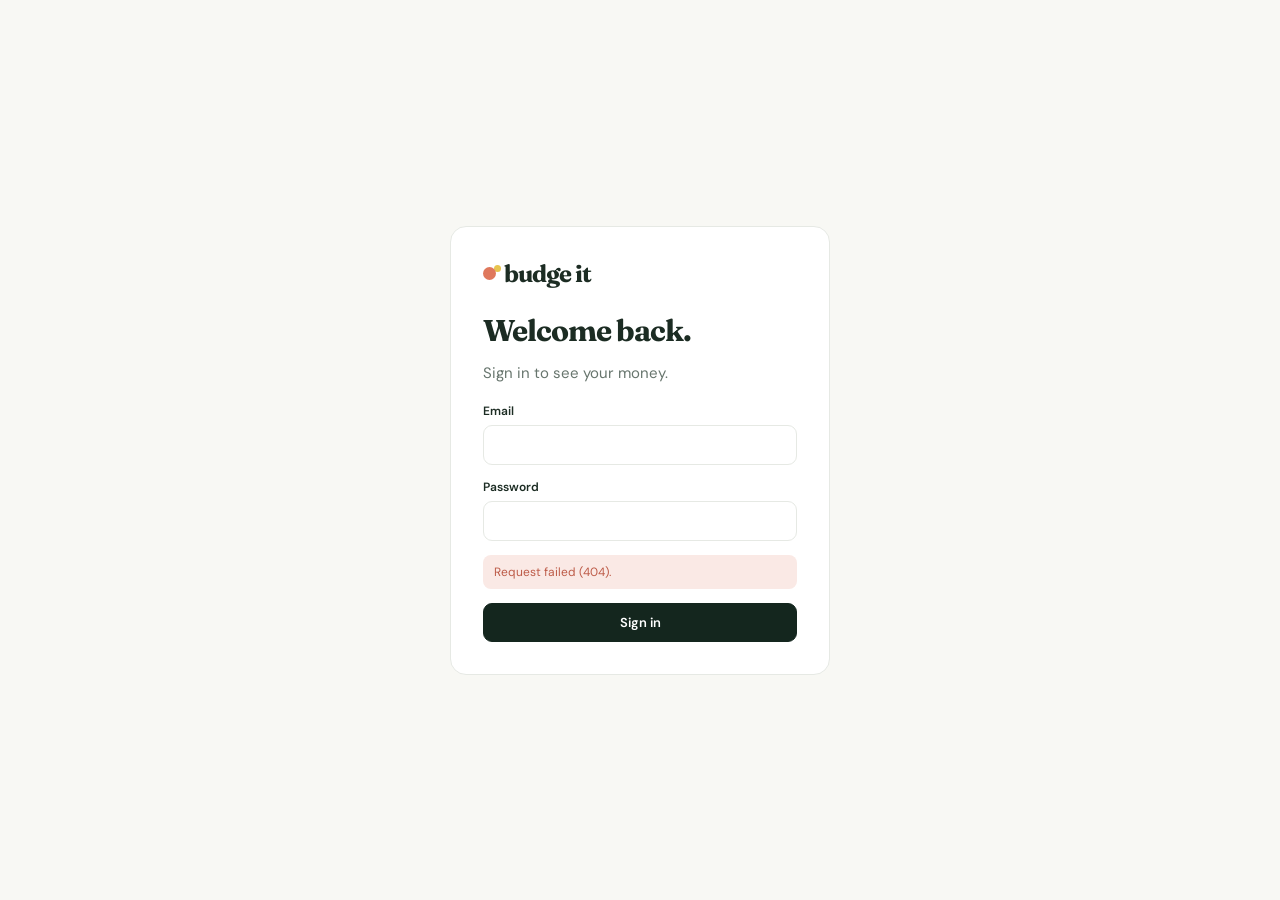
==== static/index.html @ f5e2e167 "feature: UI/UX nice-to-haves in place" ====
<!doctype html>
<html lang="en">
  <head>
    <meta charset="UTF-8" />
    <meta name="viewport" content="width=device-width, initial-scale=1.0, viewport-fit=cover" />
    <meta name="theme-color" content="#13251d" />
    <meta name="description" content="A private, simple view of your money." />
    <meta name="apple-mobile-web-app-capable" content="yes" />
    <meta name="apple-mobile-web-app-title" content="budge it" />
    <title>budge it — your money, clearly</title>
    <link rel="manifest" href="manifest.webmanifest" />
    <link rel="icon" href="icon.svg" type="image/svg+xml" />
    <link rel="apple-touch-icon" href="icon-180.png" />
    <link rel="preconnect" href="https://fonts.googleapis.com" />
    <link rel="preconnect" href="https://fonts.gstatic.com" crossorigin />
    <link href="https://fonts.googleapis.com/css2?family=DM+Mono:wght@400;500&family=DM+Sans:opsz,wght@9..40,400;9..40,500;9..40,600;9..40,700&family=Fraunces:opsz,wght@9..144,600;9..144,700&display=swap" rel="stylesheet" />
    <link rel="stylesheet" href="styles.css" />
  </head>
  <body>
    <main id="loginScreen" class="login-screen" hidden>
      <form id="loginForm" class="login-card">
        <div class="brand"><span class="brand-dot"></span>budge it</div>
        <h1>Welcome back.</h1>
        <p class="subhead">Sign in to see your money.</p>
        <label>Email<input name="email" type="email" autocomplete="username" required /></label>
        <label>Password<input name="password" type="password" autocomplete="current-password" required /></label>
        <p id="loginError" class="form-error" role="alert" hidden></p>
        <button class="primary-button" type="submit">Sign in</button>
      </form>
    </main>

    <div class="app-shell" id="appShell" hidden>
      <aside class="sidebar">
        <a class="brand" href="#overview" aria-label="Budge it home"><span class="brand-dot"></span>budge it</a>
        <nav class="side-nav" aria-label="Primary navigation">
          <button class="nav-item active" data-view="overview"><span>⌂</span>Overview</button>
          <button class="nav-item" data-view="budget"><span>◒</span>Budget</button>
          <button class="nav-item" data-view="transactions"><span>↕</span>Transactions</button>
          <button class="nav-item" data-view="accounts"><span>▣</span>Accounts</button>
          <button class="nav-item" data-view="networth"><span>⌁</span>Net worth</button>
        </nav>
        <div class="side-bottom">
          <div class="sync-chip"><span class="sync-pulse" id="syncPulse"></span><span id="syncChip">Not synced yet</span></div>
          <button class="nav-item muted" data-view="settings"><span>⚙</span>Settings</button>
          <div class="profile"><div class="avatar" id="avatar"></div><div><strong id="profileName"></strong><small>Personal space</small></div></div>
        </div>
      </aside>

      <main class="main-content">
        <header class="mobile-head"><a class="brand" href="#overview"><span class="brand-dot"></span>budge it</a><button class="more-button" data-go="settings" aria-label="Settings">⚙</button></header>
        <div id="demoBanner" class="demo-banner" hidden><p><strong>Sample data.</strong> These accounts and transactions are synthetic, not a real bank connection.</p><button class="quiet-button" data-action="remove-demo">Remove sample data</button></div>

        <section id="overview" class="view active">
          <header class="page-head"><div><p class="eyebrow" id="todayLabel"></p><h1 id="greeting"></h1><p class="subhead">Here’s your money at a glance.</p></div><button class="quiet-button" data-action="sync-all">↻&nbsp; Refresh</button></header>
          <div class="hero-grid">
            <article class="spend-card"><div class="card-label"><span data-month-name></span>&nbsp;spending <button class="icon-button" title="Posted spending in budget categories plus uncategorized purchases. Excludes transfers, income, hidden and pending transactions.">i</button></div><div class="money-row"><span class="big-money" id="monthSpend"></span><span class="trend" id="lastMonthSpend"></span></div><div class="spend-meter"><span id="spendMeter"></span></div><div class="meter-caption"><span id="spentCaption"></span><strong id="remainingTotal"></strong></div></article>
            <article class="net-card"><div class="card-label">Net worth <button class="icon-button" title="Included balances minus included debt, from the most recent sync">i</button></div><div class="big-money" id="netWorthHero"></div><div class="trend" id="netWorthTrend"></div><div class="mini-chart" id="miniChart"></div></article>
          </div>
          <div class="section-head"><div><h2>Budget pulse</h2><p>Where your <span data-month-name></span> plan stands.</p></div><button class="text-button" data-go="budget">See all budgets <span>→</span></button></div>
          <div id="overviewBudget" class="budget-pulse"></div>
          <div class="lower-grid">
            <section class="panel recent-panel"><div class="panel-head"><div><h2>Recent activity</h2><p>Your latest transactions.</p></div><button class="text-button" data-go="transactions">View all <span>→</span></button></div><div id="recentTransactions" class="transaction-list"></div></section>
            <section class="panel attention-panel"><div class="panel-head"><div><h2>Needs attention</h2><p>A few small things to review.</p></div></div><div id="attentionList"></div></section>
          </div>
        </section>

        <section id="budget" class="view">
          <header class="page-head budget-head"><div><p class="eyebrow">Your spending plan</p><h1><span data-month-name></span> budget</h1><p class="subhead">Posted spending counts toward what’s left. Pending items are shown separately.</p></div><div class="head-actions"><div class="month-select"><button id="prevMonth" aria-label="Previous month">‹</button><span id="monthLabel"></span><button id="nextMonth" aria-label="Next month">›</button></div><button class="primary-button" id="addBudget">+ Add category</button></div></header>
          <div class="budget-summary"><div><span>Total budget</span><strong id="budgetTotal"></strong></div><div><span>Spent so far</span><strong id="budgetSpent"></strong></div><div><span id="budgetRemainingLabel">Remaining</span><strong id="budgetRemaining"></strong></div><div><span>Pending</span><strong id="budgetPending"></strong><small>not included above</small></div></div>
          <div class="budget-toolbar"><div class="legend"><span><i class="green-dot"></i> On track</span><span><i class="amber-dot"></i> Nearly there</span><span><i class="coral-dot"></i> Over plan</span></div><div class="toolbar-actions"><button class="quiet-button" id="manageCategories">Manage categories</button></div></div>
          <div id="budgetGroups" class="budget-groups"></div>
        </section>

        <section id="transactions" class="view">
          <header class="page-head"><div><p class="eyebrow">All activity</p><h1>Transactions</h1><p class="subhead">Correct categories, record cash activity, and keep edge cases out of your budget without losing the record.</p></div><div class="head-actions"><a class="quiet-button" href="/api/export.csv" download>↓ Export CSV</a><button class="primary-button" id="addTransaction">+ Add transaction</button></div></header>
          <div class="budget-explainer"><span>◒</span><p><strong>Budget status:</strong> Included transactions affect category spending. Hidden transactions remain in your activity history and export, but do not count toward the budget.</p></div>
          <div class="transaction-controls"><label class="search-box"><span>⌕</span><input id="transactionSearch" placeholder="Search merchant or category" /></label><select id="categoryFilter" aria-label="Filter by category"><option value="all">All categories</option></select><select id="stateFilter" aria-label="Filter by status"><option value="all">Posted & pending</option><option value="posted">Posted only</option><option value="pending">Pending only</option></select></div>
          <div class="table-wrap"><table><thead><tr><th>Date</th><th>Merchant</th><th>Category</th><th>Account</th><th>Budget</th><th class="amount-col">Amount</th></tr></thead><tbody id="transactionTable"></tbody></table></div>
          <p class="table-note" id="transactionCount"></p>
        </section>

        <section id="accounts" class="view">
          <header class="page-head"><div><p class="eyebrow">Your connected money</p><h1>Accounts</h1><p class="subhead" id="accountsSubhead"></p></div><div class="head-actions"><button class="quiet-button" data-action="sync-all">↻ Sync all</button><button class="quiet-button" id="importCsvButton">↑ Import CSV</button><button class="quiet-button" id="addManualFromAccounts" type="button">+ Manual account</button><button class="primary-button" id="connectButton">+ Connect institution</button></div></header>
          <div class="accounts-note"><span class="lock">⌑</span><p>Read-only connections. You sign in with your bank through Plaid or MX — budge it never sees or stores your bank password. Data arrives when the provider updates it, not in real time.</p></div>
          <div id="accountsList" class="accounts-list"></div>
        </section>

        <section id="networth" class="view">
          <header class="page-head"><div><p class="eyebrow">Your bigger picture</p><h1>Net worth</h1><p class="subhead" id="networthSubhead"></p></div><button class="quiet-button" data-go="accounts">Manage accounts</button></header>
          <div class="networth-total"><div><span>Current net worth</span><strong id="netWorthTotal"></strong><p class="trend" id="netWorthTrendLarge"></p></div><div class="large-chart" id="largeChart"></div></div>
          <div class="worth-breakdown"><section class="panel"><div class="panel-head"><div><h2>Included assets</h2><p>What you own.</p></div><strong class="asset-total" id="assetTotal"></strong></div><div id="assetsList"></div></section><section class="panel"><div class="panel-head"><div><h2>Included liabilities</h2><p>What you owe.</p></div><strong class="debt-total" id="debtTotal"></strong></div><div id="debtsList"></div></section></div>
          <section class="panel manual-accounts"><div class="panel-head"><div><h2>Manual accounts</h2><p>Track anything that isn’t linked — a savings account, 401(k), home, car, or a loan. Update the amount whenever it changes and your net worth history keeps each value.</p></div><button class="primary-button" id="addManualAccount" type="button">+ Add account</button></div><div id="manualAccountsList"></div></section>
          <p class="table-note">Estimates from linked balances — not a tax or accounting statement.</p>
        </section>

        <section id="settings" class="view">
          <header class="page-head"><div><p class="eyebrow">Personalize your space</p><h1>Settings</h1><p class="subhead">Your data is stored on this server and scoped to your login.</p></div></header>
          <section class="settings-card"><h2>Signed in</h2><p id="settingsUser"></p><button class="quiet-button" data-action="logout">Sign out</button></section>
          <section class="settings-card"><h2>Bank data providers</h2><div id="providerStatus"></div></section>
          <section class="settings-card"><h2>Auto-categorization keywords</h2><p>If a transaction’s merchant name <em>contains</em> a keyword, it’s filed under that category. Matching ignores capitals, and when several keywords match, the longest one wins (so “uber eats” beats “uber”). Applies to CSV imports and bank syncs; anything you categorized yourself is never changed.</p>
            <form id="keywordForm" class="keyword-form"><input name="keyword" required minlength="2" maxlength="40" placeholder="Keyword, e.g. lyft" aria-label="Keyword" /><select name="category" id="keywordCategory" aria-label="Category"></select><button class="primary-button" type="submit">Add rule</button></form>
            <div class="keyword-tools"><input id="keywordFilter" type="search" placeholder="Filter keywords…" aria-label="Filter keywords" /><input id="keywordTest" type="text" placeholder="Test a merchant name…" aria-label="Test a merchant name" /></div><p id="keywordTestResult" class="dialog-hint" role="status"></p>
            <div id="keywordRules"></div>
            <div class="keyword-actions"><button class="quiet-button" type="button" id="applyKeywords">Apply to existing transactions</button><button class="quiet-button" type="button" id="resetKeywords">Reset to defaults</button></div></section>
          <section class="settings-card"><h2>Exact-merchant rules</h2><p>Created with “Always” when you change a category. These match one merchant exactly and take priority over keywords.</p><div id="rulesList"></div></section>
          <section class="settings-card"><h2>Sample data</h2><p>Load clearly labelled synthetic accounts and transactions to explore the app before connecting a bank.</p><button class="quiet-button" data-action="load-demo" id="loadDemo">Load sample data</button><button class="quiet-button" data-action="remove-demo" id="removeDemo">Remove sample data</button></section>
          <section class="settings-card"><h2>Your data</h2><p>Export every transaction as CSV, or disconnect all institutions and permanently delete everything stored for your login.</p><a class="quiet-button" href="/api/export.csv" download>↓ Export CSV</a><button class="danger-button" id="deleteData">Delete all my data…</button></section>
        </section>
      </main>

      <nav class="tab-bar" aria-label="Primary navigation">
        <button class="nav-item active" data-view="overview"><span>⌂</span>Overview</button>
        <button class="nav-item" data-view="budget"><span>◒</span>Budget</button>
        <button class="nav-item" data-view="transactions"><span>↕</span>Activity</button>
        <button class="nav-item" data-view="accounts"><span>▣</span>Accounts</button>
        <button class="nav-item" data-view="networth"><span>⌁</span>Worth</button>
      </nav>
    </div>

    <dialog id="budgetDialog"><form id="budgetForm"><button class="dialog-close" type="button" data-close aria-label="Close">×</button><p class="eyebrow">Edit monthly limit</p><h2 id="dialogTitle"></h2><label>Budget amount <div class="currency-input"><span>$</span><input id="budgetAmount" inputmode="decimal" type="number" min="0" step="1" required /></div></label><p class="dialog-hint">The limit applies to every month. Spending totals use posted transactions only.</p><div class="dialog-actions"><button class="quiet-button" type="button" data-close>Cancel</button><button class="primary-button" type="submit">Save budget</button></div></form></dialog>
    <dialog id="categoryDialog"><form id="categoryForm"><button class="dialog-close" type="button" data-close aria-label="Close">×</button><p class="eyebrow">Custom budget category</p><h2>Add category</h2><div class="form-grid"><label>Category name<input id="categoryName" name="name" required maxlength="30" placeholder="e.g. Pet care" /></label><label>Group<input id="categoryGroup" name="group" required maxlength="30" list="categoryGroups" placeholder="e.g. Everyday" /></label><label>Monthly limit<div class="currency-input"><span>$</span><input name="budget" inputmode="decimal" required type="number" min="0" step="1" value="0" /></div></label></div><datalist id="categoryGroups"></datalist><p class="dialog-hint">You can rename, regroup, or delete any category later.</p><div class="dialog-actions"><button class="quiet-button" type="button" data-close>Cancel</button><button class="primary-button" type="submit">Add category</button></div></form></dialog>
    <dialog id="categoryManagerDialog"><div class="category-manager-form"><button class="dialog-close" type="button" data-close aria-label="Close">×</button><p class="eyebrow">Your budget setup</p><h2>Manage categories</h2><p class="dialog-hint">Rename, move, or change the limit for any category. Deleting a category keeps affected transaction records but marks them Uncategorized.</p><div id="categoryManagerList" class="category-manager-list"></div><div class="dialog-actions"><button class="quiet-button" type="button" data-close>Done</button></div></div></dialog>
    <dialog id="manualTransactionDialog"><form id="manualTransactionForm"><button class="dialog-close" type="button" data-close aria-label="Close">×</button><p class="eyebrow">Manual entry</p><h2>Add a transaction</h2><div class="form-grid"><label>Merchant or description<input id="manualMerchant" name="merchant" required maxlength="80" placeholder="e.g. Cash purchase" /></label><label>Date<input id="manualDate" name="date" required type="date" /></label><label>Amount<div class="currency-input"><span>$</span><input id="manualAmount" name="amount" inputmode="decimal" required type="number" min="0.01" step="0.01" /></div></label><label>Type<select name="kind"><option value="expense">Expense</option><option value="income">Income</option></select></label><label>Category<select id="manualCategory" name="category"></select></label><label>Account <input name="account" maxlength="60" placeholder="Manual entry" /></label></div><label>Notes <textarea name="notes" rows="2" maxlength="500" placeholder="Optional"></textarea></label><label class="check-row"><input id="manualBudgetHidden" name="hidden" type="checkbox" /> Keep this transaction out of the budget</label><p class="dialog-hint">Manual entries remain in the transaction history. Expenses affect their category unless you hide them from the budget.</p><div class="dialog-actions"><button class="quiet-button" type="button" data-close>Cancel</button><button class="primary-button" type="submit">Add transaction</button></div></form></dialog>
    <dialog id="setBalanceDialog"><form id="setBalanceForm"><button class="dialog-close" type="button" data-close aria-label="Close">×</button><p class="eyebrow">Accounts</p><h2 id="setBalanceTitle">Set current balance</h2><div class="form-grid"><label>Balance<div class="currency-input"><span>$</span><input name="amount" inputmode="decimal" required type="number" min="0" step="0.01" /></div></label><label>Is this money you have or owe?<select name="owed"><option value="">I have this (positive balance)</option><option value="1">I owe this (credit card debt)</option></select></label><label>Balance as of<input name="as_of" required type="date" /></label></div><p class="dialog-hint">Type what your bank or card app shows for that date. From then on, transactions you import dated after it are added automatically: purchases raise what you owe (or lower your cash), and refunds and payments do the opposite. Net worth follows.</p><div class="dialog-actions"><button class="quiet-button" type="button" data-close>Cancel</button><button class="primary-button" type="submit">Save balance</button></div></form></dialog>
    <dialog id="manualAccountDialog"><form id="manualAccountForm"><button class="dialog-close" type="button" data-close aria-label="Close">×</button><p class="eyebrow">Net worth</p><h2 id="manualAccountTitle">Add an account</h2><div class="form-grid"><label>Account name<input name="name" required maxlength="60" placeholder="e.g. Vanguard 401(k)" /></label><label>Account type<select name="kind"><option value="other">Other (property, vehicle…)</option><option value="depository">Bank account</option><option value="investment">Investment</option><option value="credit">Credit card</option><option value="loan">Loan</option></select></label><label>Label <input name="subtype" maxlength="30" placeholder="e.g. 401(k)" /></label><label>Asset or liability<select name="liability"><option value="">Asset — something I own</option><option value="1">Liability — something I owe</option></select></label><label>Current amount<div class="currency-input"><span>$</span><input name="amount" inputmode="decimal" required type="number" min="0" step="0.01" /></div></label></div><p class="dialog-hint">Enter liabilities as a positive amount; they’re subtracted from your net worth.</p><div class="dialog-actions"><button class="quiet-button" type="button" data-close>Cancel</button><button class="primary-button" type="submit">Save</button></div></form></dialog>
    <dialog id="editTransactionDialog"><form id="editTransactionForm"><button class="dialog-close" type="button" data-close aria-label="Close">×</button><p class="eyebrow">Edit</p><h2>Edit transaction</h2><div class="form-grid"><label>Merchant or description<input name="merchant" required maxlength="80" /></label><label>Date<input name="date" required type="date" /></label><label>Amount<div class="currency-input"><span>$</span><input name="amount" inputmode="decimal" required type="number" min="0.01" step="0.01" /></div></label><label>Type<select name="kind"><option value="expense">Expense</option><option value="income">Income / refund</option></select></label><label>Category<select name="category"></select></label></div><label>Notes<textarea name="notes" rows="3" maxlength="500" placeholder="Add a note (a bank memo shows here too)"></textarea></label><label class="check-row"><input name="hidden" type="checkbox" /> Keep this transaction out of the budget</label><p class="dialog-hint" id="editTransactionHint" hidden>This transaction comes from your bank connection and is refreshed on every sync, so its merchant, date and amount are read-only. You can still change its category, notes, and whether it counts toward your budget.</p><div class="dialog-actions"><button class="quiet-button" type="button" data-close>Cancel</button><button class="primary-button" type="submit">Save changes</button></div></form></dialog>
    <dialog id="importCsvDialog"><form id="importCsvForm"><button class="dialog-close" type="button" data-close aria-label="Close">×</button><p class="eyebrow">Manual import</p><h2>Import transactions</h2><div class="form-grid"><label>CSV file<input id="importCsvFile" name="file" type="file" accept=".csv,text/csv" required /></label><label>Account type<select name="kind"><option value="credit">Credit card</option><option value="depository" selected>Bank account</option><option value="investment">Investment</option></select></label><label>Account name<input id="importCsvAccount" name="account" required maxlength="60" placeholder="e.g. Chase 0986 or 360 Checking" /></label><label>Last 4 digits <input name="mask" inputmode="numeric" maxlength="4" pattern="[0-9]{0,4}" placeholder="0986" /></label></div><p class="dialog-hint" id="importCsvDetected" role="status"></p><p class="dialog-hint">Supports Chase card activity, Capital One credit cards (Card No., Debit, Credit) and Capital One bank accounts (Transaction Type, Transaction Amount, Balance). Importing the same account again skips transactions already imported, and your category changes are kept.</p><div class="dialog-actions"><button class="quiet-button" type="button" data-close>Cancel</button><button class="primary-button" type="submit">Import</button></div></form></dialog>
    <dialog id="connectDialog"><div class="connect-dialog"><button class="dialog-close" type="button" data-close aria-label="Close">×</button><p class="eyebrow">Secure bank connection</p><h2>Connect an institution</h2><p class="dialog-hint">Choose a provider. Your bank credentials are entered only in that provider’s secure flow, never into budge it.</p><button class="provider-option" id="connectPlaid" type="button"><span class="provider-mark plaid-mark">P</span><span><strong>Connect with Plaid</strong><small id="plaidHint"></small></span><b>→</b></button><button class="provider-option" id="connectMx" type="button"><span class="provider-mark mx-mark">MX</span><span><strong>Connect with MX</strong><small id="mxHint"></small></span><b>→</b></button><p id="connectionStatus" class="connection-status" role="status"></p></div></dialog>
    <dialog id="mxDialog" class="mx-dialog"><div class="mx-frame-wrap"><button class="dialog-close" type="button" id="mxClose" aria-label="Close">×</button><iframe id="mxFrame" title="MX Connect" referrerpolicy="strict-origin-when-cross-origin"></iframe><div class="dialog-actions"><button class="primary-button" type="button" id="mxDone">I’m done — import accounts</button></div></div></dialog>
    <dialog id="deleteDialog"><form id="deleteForm"><button class="dialog-close" type="button" data-close aria-label="Close">×</button><p class="eyebrow">Permanent</p><h2>Delete all my data</h2><p class="dialog-hint">This disconnects every institution at the provider and deletes all accounts, transactions, budgets, and rules stored here. Your login stays. This cannot be undone.</p><label>Confirm with your password<input name="password" type="password" autocomplete="current-password" required /></label><div class="dialog-actions"><button class="quiet-button" type="button" data-close>Cancel</button><button class="danger-button" type="submit">Delete everything</button></div></form></dialog>
    <div class="toast" id="toast" role="status"></div>
    <script src="https://cdn.plaid.com/link/v2/stable/link-initialize.js"></script>
    <script src="app.js"></script>
  </body>
</html>
---- static/styles.css ----
:root{--ink:#1c2c23;--muted:#67756d;--line:#e6e9e4;--paper:#f8f8f4;--white:#fff;--green:#2b704f;--pale-green:#e4f1e8;--dark-green:#14261e;--coral:#bd5b48;--pale-coral:#fae9e5;--amber:#a77423;--pale-amber:#fff3dc;--blue:#4b7592;--pale-blue:#e7f0f5;--radius:16px}*{box-sizing:border-box}body{margin:0;background:var(--paper);color:var(--ink);font-family:"DM Sans",sans-serif;font-size:15px}button,input,select{font:inherit}button{cursor:pointer;color:inherit}.app-shell{min-height:100vh}.sidebar{width:244px;background:var(--white);border-right:1px solid var(--line);position:fixed;inset:0 auto 0 0;padding:30px 16px 18px;display:flex;flex-direction:column;z-index:3}.brand{color:var(--ink);font-family:Fraunces,serif;font-size:24px;font-weight:700;text-decoration:none;letter-spacing:-1px;display:flex;align-items:center;gap:8px;padding:0 10px}.brand-dot{display:inline-block;width:13px;height:13px;background:#df785c;border-radius:50%;box-shadow:8px -5px 0 -3px #e7c44f}.side-nav{margin-top:42px;display:grid;gap:4px}.nav-item{border:0;background:transparent;border-radius:9px;padding:11px 12px;text-align:left;color:#536159;display:flex;gap:12px;align-items:center;font-weight:500}.nav-item span{font-size:18px;width:18px;text-align:center}.nav-item:hover,.nav-item.active{background:#eff5f0;color:var(--green)}.nav-item.active{font-weight:700}.side-bottom{margin-top:auto}.sync-chip{font-family:"DM Mono",monospace;font-size:10px;text-transform:uppercase;letter-spacing:.05em;color:var(--muted);padding:12px 10px 18px}.sync-pulse{height:7px;width:7px;display:inline-block;background:#58a779;border-radius:50%;margin-right:6px}.nav-item.muted{margin-bottom:10px}.profile{border-top:1px solid var(--line);padding:18px 8px 0;display:flex;gap:9px;align-items:center}.profile .avatar{width:31px;height:31px;border-radius:50%;background:#d6e9d9;color:var(--green);font-weight:700;display:grid;place-items:center}.profile strong,.profile small{display:block;font-size:12px}.profile small{font-size:10px;color:var(--muted);margin-top:2px}.profile>span{margin-left:auto}.main-content{margin-left:244px;max-width:1440px;padding:48px clamp(25px,5vw,76px) 80px}.view{display:none;animation:appear .25s ease}.view.active{display:block}@keyframes appear{from{opacity:.4;transform:translateY(4px)}to{opacity:1;transform:none}}.mobile-head{display:none}.page-head{display:flex;align-items:flex-start;justify-content:space-between;gap:20px;margin-bottom:34px}.eyebrow{font-family:"DM Mono",monospace;text-transform:uppercase;font-size:10px;color:var(--green);letter-spacing:.09em;margin:0 0 9px;font-weight:500}.page-head h1{font-family:Fraunces,serif;font-size:37px;letter-spacing:-1.4px;line-height:1.08;margin:0}.subhead{margin:9px 0 0;color:var(--muted)}.quiet-button,.primary-button,.month-select{border:1px solid var(--line);background:var(--white);border-radius:9px;padding:10px 14px;font-size:13px;font-weight:600;white-space:nowrap}.quiet-button:hover,.month-select:hover{border-color:#b9c8bd;background:#f5f8f5}.primary-button{background:var(--dark-green);border-color:var(--dark-green);color:white}.primary-button:hover{background:#294436}.hero-grid{display:grid;grid-template-columns:1.18fr .82fr;gap:18px}.spend-card,.net-card{border-radius:var(--radius);padding:25px;background:var(--white);border:1px solid var(--line);min-height:190px}.spend-card{background:var(--dark-green);border:none;color:white}.card-label{font-size:13px;color:#d4dfd6;display:flex;align-items:center;gap:5px}.net-card .card-label{color:var(--muted)}.icon-button{width:15px;height:15px;border:1px solid currentColor;background:transparent;border-radius:50%;color:inherit;font-family:serif;font-size:10px;line-height:12px;padding:0}.money-row{display:flex;align-items:baseline;gap:15px}.big-money{font-family:Fraunces,serif;font-size:37px;letter-spacing:-1.4px;display:block;margin:12px 0 11px}.trend{font-size:13px;font-weight:700}.trend small{font-size:12px;color:var(--muted);font-weight:400;margin-left:3px}.spend-card .trend small{color:#b9c9bc}.good{color:#4eaa76}.spend-meter{height:7px;background:#486052;border-radius:7px;overflow:hidden;margin-top:23px}.spend-meter span{display:block;width:70.6%;height:100%;background:#bce0c4;border-radius:inherit}.meter-caption{display:flex;justify-content:space-between;margin-top:8px;font-size:11px;color:#bacbbd}.meter-caption strong{color:#e1efe4}.net-card{position:relative;overflow:hidden}.mini-chart{height:56px;position:absolute;left:25px;right:25px;bottom:16px}.mini-chart svg{width:100%;height:48px}.chart-line{fill:none;stroke:#4e9870;stroke-width:2}.chart-fill{fill:#e2f0e5}.mini-chart span{font-size:9px;color:#8b968f;position:absolute;bottom:0}.mini-chart span:last-child{right:0}.section-head,.panel-head{display:flex;justify-content:space-between;align-items:flex-start;gap:10px}.section-head{margin:46px 0 16px}.section-head h2,.panel h2,.settings-card h2{font-family:Fraunces,serif;font-size:21px;letter-spacing:-.5px;margin:0}.section-head p,.panel-head p{font-size:13px;color:var(--muted);margin:5px 0 0}.text-button{border:0;background:transparent;color:var(--green);font-size:13px;font-weight:700;padding:4px}.text-button span{font-size:16px;margin-left:4px}.budget-pulse{display:grid;grid-template-columns:repeat(4,1fr);gap:12px}.pulse-item{background:var(--white);border:1px solid var(--line);border-radius:12px;padding:16px;min-width:0}.pulse-top{display:flex;justify-content:space-between;align-items:center;gap:5px}.category-bullet{width:9px;height:9px;border-radius:50%;flex:none}.pulse-item strong{display:block;font-size:13px;margin-top:12px;white-space:nowrap;overflow:hidden;text-overflow:ellipsis}.pulse-item small{display:block;color:var(--muted);font-size:11px;margin-top:3px}.mini-meter{height:4px;border-radius:4px;background:#edf0ed;margin-top:13px;overflow:hidden}.mini-meter>span{display:block;height:100%;border-radius:inherit}.lower-grid{display:grid;grid-template-columns:1.3fr .7fr;gap:18px;margin-top:28px}.panel{border:1px solid var(--line);background:var(--white);border-radius:var(--radius);padding:23px}.transaction-list{margin-top:12px}.transaction-row{display:grid;grid-template-columns:32px 1fr auto;gap:10px;align-items:center;padding:12px 0;border-bottom:1px solid #eef0ed}.transaction-row:last-child{border-bottom:0}.merchant-icon{width:32px;height:32px;border-radius:9px;display:grid;place-items:center;font-size:13px;font-weight:700}.transaction-name{font-size:13px;font-weight:700}.transaction-meta{font-size:11px;color:var(--muted);margin-top:3px}.transaction-amount{text-align:right;font-size:13px;font-weight:700}.transaction-amount small{display:block;color:var(--muted);font-weight:400;font-size:10px;margin-top:3px}.attention-panel{padding-bottom:10px}.attention-item{display:grid;grid-template-columns:29px 1fr 20px;gap:10px;align-items:center;padding:14px 0;border-top:1px solid #eef0ed}.attention-item:first-of-type{margin-top:11px}.attention-icon{height:27px;width:27px;border-radius:8px;display:grid;place-items:center;font-weight:700}.coral{background:var(--pale-coral);color:var(--coral)}.amber{background:var(--pale-amber);color:var(--amber)}.blue{background:var(--pale-blue);color:var(--blue)}.attention-item strong{font-size:12px}.attention-item p{font-size:11px;color:var(--muted);margin:3px 0 0}.attention-item button{background:none;border:0;color:var(--green);font-size:17px}.head-actions{display:flex;gap:9px}.month-select{display:flex;gap:13px}.budget-summary{border:1px solid var(--line);border-radius:var(--radius);background:white;display:grid;grid-template-columns:repeat(4,1fr);margin-bottom:25px}.budget-summary>div{padding:20px 22px;border-right:1px solid var(--line)}.budget-summary>div:last-child{border:0}.budget-summary span{color:var(--muted);font-size:12px;display:block}.budget-summary strong{font-family:Fraunces,serif;font-size:24px;margin-top:7px;display:block}.budget-summary strong.green{color:var(--green)}.budget-summary small{color:var(--muted);font-size:10px;display:block;margin-top:3px}.budget-toolbar{display:flex;justify-content:space-between;align-items:center;margin-bottom:15px}.legend{display:flex;gap:17px;color:var(--muted);font-size:11px}.legend i{display:inline-block;width:7px;height:7px;border-radius:50%;margin-right:4px}.green-dot{background:#54a675}.amber-dot{background:#d9a13b}.coral-dot{background:#cc725e}.budget-groups{display:grid;gap:18px}.budget-group{border:1px solid var(--line);background:white;border-radius:var(--radius);overflow:hidden}.group-title{padding:16px 21px;background:#fbfcfa;border-bottom:1px solid var(--line);display:flex;align-items:center;justify-content:space-between}.group-title h2{font-size:14px;margin:0}.group-title span{font-size:11px;color:var(--muted)}.budget-row{display:grid;grid-template-columns:minmax(145px,1.2fr) minmax(120px,1.8fr) 175px 30px;align-items:center;gap:18px;padding:16px 21px;border-bottom:1px solid #eef0ed}.budget-row:last-child{border:0}.budget-name{font-size:13px;font-weight:700;display:flex;gap:9px;align-items:center}.budget-name small{font-weight:400;color:var(--muted);font-size:10px}.budget-progress .progress-label{font-size:11px;color:var(--muted);display:flex;justify-content:space-between;margin-bottom:7px}.progress-track{height:7px;border-radius:5px;background:#edf0ed;overflow:hidden}.progress-track span{height:100%;display:block;border-radius:inherit}.budget-numbers{text-align:right}.budget-numbers strong{font-size:13px}.budget-numbers span{font-size:11px;color:var(--muted)}.budget-numbers.over strong{color:var(--coral)}.edit-budget{border:0;color:var(--muted);background:transparent;font-size:16px}.edit-budget:hover{color:var(--green)}.transaction-controls{display:flex;gap:10px;margin-bottom:18px}.search-box{position:relative;flex:1;max-width:410px}.search-box span{position:absolute;left:13px;top:10px;color:var(--muted);font-size:18px}.search-box input,.transaction-controls select{border:1px solid var(--line);background:white;border-radius:9px;padding:10px 12px;font-size:13px;color:var(--ink)}.search-box input{width:100%;padding-left:35px}.transaction-controls select{min-width:145px}.table-wrap{background:white;border:1px solid var(--line);border-radius:var(--radius);overflow-x:auto}table{border-collapse:collapse;width:100%;min-width:710px}th{text-align:left;padding:14px 20px;background:#fbfcfa;border-bottom:1px solid var(--line);font-family:"DM Mono",monospace;text-transform:uppercase;font-size:10px;letter-spacing:.04em;color:var(--muted)}td{padding:14px 20px;border-bottom:1px solid #eef0ed;font-size:13px}tr:last-child td{border:0}.merchant-cell{display:flex;align-items:center;gap:10px;font-weight:700}.merchant-cell .merchant-icon{width:27px;height:27px;border-radius:7px;font-size:11px}.category-select{border:0;border-radius:6px;padding:5px 7px;background:#f0f4f1;color:var(--green);font-size:11px;font-weight:600}.pending-badge{font-size:9px;background:var(--pale-amber);color:var(--amber);border-radius:4px;padding:3px 5px;margin-left:5px;vertical-align:middle}.amount-col{text-align:right}td.amount{text-align:right;font-weight:700}.accounts-note{border:1px solid #d9e6dc;background:#eff7f1;border-radius:10px;padding:11px 14px;color:#53715e;display:flex;align-items:center;gap:9px;font-size:12px;margin:-7px 0 23px}.accounts-note p{margin:0}.lock{font-size:16px}.accounts-list{display:grid;gap:18px}.institution-card{background:white;border:1px solid var(--line);border-radius:var(--radius);overflow:hidden}.institution-head{padding:18px 21px;display:flex;align-items:center;gap:11px;border-bottom:1px solid var(--line)}.institution-logo{width:34px;height:34px;border-radius:9px;background:#e9f0fc;color:#24559b;display:grid;place-items:center;font-weight:700}.institution-logo.capital{background:#eef6fc;color:#1b79b9}.institution-head h2{margin:0;font-size:14px}.institution-head p{margin:3px 0 0;font-size:11px;color:var(--muted)}.institution-head .sync-status{margin-left:auto;color:var(--green);font-size:11px}.account-row{display:grid;grid-template-columns:1fr auto 50px;gap:15px;align-items:center;padding:16px 21px;border-bottom:1px solid #eef0ed}.account-row:last-child{border:0}.account-name{font-size:13px;font-weight:700}.account-name small{display:block;color:var(--muted);font-size:11px;font-weight:400;margin-top:3px}.account-balance{text-align:right;font-weight:700;font-size:14px}.account-balance small{display:block;font-size:10px;color:var(--muted);font-weight:400;margin-top:2px}.toggle{appearance:none;width:34px;height:19px;background:#d9dfda;border-radius:12px;position:relative;cursor:pointer}.toggle:checked{background:var(--green)}.toggle::after{content:"";position:absolute;background:#fff;width:15px;height:15px;border-radius:50%;top:2px;left:2px;transition:.2s}.toggle:checked::after{left:17px}.networth-total{border:1px solid var(--line);background:white;border-radius:var(--radius);padding:26px;display:grid;grid-template-columns:220px 1fr;gap:25px}.networth-total>div>span{font-size:13px;color:var(--muted)}.networth-total>div>strong{font-family:Fraunces,serif;font-size:39px;letter-spacing:-1.4px;display:block;margin:9px 0}.large-chart{min-height:166px;position:relative}.large-chart svg{width:100%;height:150px}.gridline{stroke:#e8ede9;stroke-width:1}.net-line{fill:none;stroke:#3c9066;stroke-width:3}.end-dot{fill:#3c9066;stroke:white;stroke-width:3}.chart-labels{display:flex;justify-content:space-between;color:#8a968e;font-size:10px}.worth-breakdown{display:grid;grid-template-columns:1fr 1fr;gap:18px;margin-top:20px}.asset-total{color:var(--green);font-family:Fraunces,serif;font-size:20px}.debt-total{color:var(--coral);font-family:Fraunces,serif;font-size:20px}.worth-row{display:flex;justify-content:space-between;align-items:center;padding:15px 0;border-top:1px solid #eef0ed}.worth-name{display:flex;align-items:center;gap:9px;font-size:13px;font-weight:700}.worth-name i{width:9px;height:9px;border-radius:50%;display:block}.worth-row small{display:block;font-size:11px;color:var(--muted);font-weight:400;margin-top:3px}.worth-row strong{font-size:13px}.settings-card{max-width:600px;border:1px solid var(--line);background:white;border-radius:var(--radius);padding:25px}.settings-card p{color:var(--muted);line-height:1.6;font-size:14px;margin:12px 0 20px}dialog{border:0;border-radius:17px;padding:0;width:min(410px,calc(100% - 32px));box-shadow:0 14px 50px #13251d38;color:var(--ink)}dialog::backdrop{background:#17312366}dialog form{padding:28px;position:relative}.dialog-close{position:absolute;right:15px;top:13px;border:0;background:none;font-size:25px;color:var(--muted)}dialog h2{font-family:Fraunces,serif;margin:0 0 24px;font-size:28px}.currency-input{border:1px solid var(--line);border-radius:9px;padding:9px 12px;margin-top:7px;display:flex;gap:5px;align-items:center}.currency-input input{border:0;outline:0;font-size:17px;width:100%}.dialog-hint{font-size:12px;line-height:1.5;color:var(--muted)}.dialog-actions{display:flex;justify-content:flex-end;gap:8px;margin-top:23px}.toast{position:fixed;bottom:24px;left:50%;transform:translate(-50%,100px);background:var(--dark-green);color:white;padding:11px 15px;border-radius:9px;font-size:13px;box-shadow:0 5px 18px #13251d40;transition:.28s;z-index:6}.toast.show{transform:translate(-50%,0)}
@media(max-width:900px){.sidebar{width:70px;padding:24px 10px}.brand{font-size:0;justify-content:center;padding:0}.brand-dot{width:15px;height:15px}.side-nav{margin-top:38px}.nav-item{justify-content:center;padding:12px}.nav-item span{font-size:20px}.nav-item:not(.muted){font-size:0}.profile,.sync-chip{display:none}.main-content{margin-left:70px;padding:42px 32px}.budget-pulse{grid-template-columns:repeat(2,1fr)}.budget-row{grid-template-columns:1fr 1.5fr 110px 20px}.budget-summary>div{padding:17px}.hero-grid{grid-template-columns:1fr}.net-card{min-height:165px}.lower-grid{grid-template-columns:1fr}.worth-breakdown{grid-template-columns:1fr}}
@media(max-width:620px){body{background:white}.sidebar{display:none}.main-content{margin:0;padding:0 17px 80px}.mobile-head{height:68px;display:flex;align-items:center;justify-content:space-between;border-bottom:1px solid var(--line);margin:0 -17px 27px;padding:0 17px}.mobile-head .brand{font-size:22px;padding:0}.more-button{border:1px solid var(--line);background:white;border-radius:8px;width:35px;height:35px}.page-head{margin-bottom:25px}.page-head h1{font-size:31px}.subhead{font-size:13px;line-height:1.45}.page-head>.quiet-button{display:none}.hero-grid{gap:12px}.spend-card,.net-card{padding:20px;min-height:164px}.big-money{font-size:33px}.section-head{margin-top:34px}.budget-pulse{display:flex;overflow:auto;margin-right:-17px;padding-right:17px}.pulse-item{min-width:155px}.lower-grid{gap:12px;margin-top:18px}.panel{padding:18px}.attention-panel{display:none}.budget-head{display:block}.head-actions{margin-top:18px}.month-select{flex:1;justify-content:space-between}.primary-button{padding:10px 12px}.budget-summary{grid-template-columns:1fr 1fr}.budget-summary>div{padding:15px;border-bottom:1px solid var(--line)}.budget-summary>div:nth-child(2){border-right:0}.budget-summary>div:nth-child(3),.budget-summary>div:nth-child(4){border-bottom:0}.budget-toolbar{align-items:flex-start}.legend{display:grid;gap:5px}.budget-toolbar .quiet-button{padding:8px;font-size:11px}.budget-row{grid-template-columns:1fr auto 19px;gap:9px;padding:15px}.budget-progress{grid-column:1 / -1;grid-row:2}.budget-numbers{grid-column:2;grid-row:1}.edit-budget{grid-column:3;grid-row:1}.transaction-controls{display:grid;grid-template-columns:1fr 1fr}.search-box{grid-column:1/-1;max-width:none}.transaction-controls select{min-width:0}.networth-total{display:block;padding:20px}.large-chart{margin-top:20px;min-height:120px}.large-chart svg{height:110px}.worth-breakdown{gap:12px}.accounts-note{margin-top:-12px}.account-row{padding:15px}.institution-head{padding:16px}.head-actions .primary-button{font-size:0}.head-actions .primary-button:first-letter{font-size:16px}}
.budget-explainer{display:flex;gap:9px;align-items:flex-start;border:1px solid #d9e6dc;background:#eff7f1;border-radius:10px;padding:11px 14px;color:#53715e;font-size:12px;margin:-10px 0 18px}.budget-explainer span{font-size:16px;color:var(--green)}.budget-explainer p{margin:1px 0;line-height:1.45}.budget-toggle{border:1px solid #b8d3c0;background:#eff7f1;color:var(--green);font-size:10px;font-weight:700;border-radius:6px;padding:5px 7px}.budget-toggle.is-hidden{border-color:#e7c3ba;background:#f9ece8;color:var(--coral)}.budget-hidden-row{background:#fdfaf9}.hidden-badge,.manual-badge{font-size:9px;border-radius:4px;padding:3px 5px;margin-left:5px;vertical-align:middle;background:#f9ece8;color:var(--coral)}.manual-badge{background:#e7f0f5;color:var(--blue)}#manualTransactionDialog form{padding:28px}.form-grid{display:grid;grid-template-columns:1fr 1fr;gap:13px;margin-bottom:15px}.form-grid label{font-size:12px;font-weight:600}.form-grid label:first-child{grid-column:1/-1}.form-grid input,.form-grid select{border:1px solid var(--line);border-radius:9px;padding:10px 11px;margin-top:6px;width:100%;background:white;outline-color:var(--green)}.form-grid .currency-input{margin-top:6px;padding:7px 11px}.form-grid .currency-input input{padding:0;margin:0}.check-row{display:flex;gap:8px;align-items:center;font-size:12px;font-weight:600}.check-row input{accent-color:var(--green)}@media(max-width:620px){.budget-explainer{margin-top:-5px}.form-grid{grid-template-columns:1fr}.form-grid label:first-child{grid-column:auto}.head-actions{width:100%}.head-actions .quiet-button{flex:1}.head-actions .primary-button{font-size:13px;flex:1}.head-actions .primary-button:first-letter{font-size:13px}}
.toolbar-actions{display:flex;gap:8px}.category-manager-form{width:min(680px,100%)}#categoryManagerDialog{width:min(680px,calc(100% - 32px))}.category-manager-list{display:grid;gap:9px;max-height:55vh;overflow:auto;padding:2px}.category-admin-row{border:1px solid var(--line);border-radius:10px;padding:11px}.category-admin-fields{display:grid;grid-template-columns:1.2fr 1fr .7fr;gap:9px}.category-admin-fields label{font-size:10px;color:var(--muted);font-weight:700;text-transform:uppercase;letter-spacing:.04em}.category-admin-fields input{display:block;width:100%;margin-top:5px;border:1px solid var(--line);border-radius:7px;padding:8px;font-size:12px;color:var(--ink);text-transform:none;letter-spacing:normal;font-weight:400}.category-admin-actions{display:flex;justify-content:flex-end;gap:7px;margin-top:9px}.category-admin-actions .quiet-button{padding:6px 10px;font-size:11px}.delete-category{border:0;background:transparent;color:var(--coral);font-size:11px;font-weight:700;padding:6px 8px}.delete-category:hover{text-decoration:underline}@media(max-width:620px){.toolbar-actions{gap:5px}.toolbar-actions .quiet-button{font-size:10px;padding:8px}.category-admin-fields{grid-template-columns:1fr}.category-manager-form{padding:21px!important}.category-manager-list{max-height:50vh}}

/* --- Server-backed app: login, connections, settings, mobile tab bar --- */
[hidden]{display:none!important}button:disabled{opacity:.5;cursor:not-allowed}a.quiet-button{display:inline-block;text-decoration:none;color:inherit}.empty-note{color:var(--muted);font-size:13px;line-height:1.5;margin:14px 0 4px}.empty-note.padded{padding:6px 21px 16px}.empty-cell{text-align:center;color:var(--muted);padding:34px}.table-note{color:var(--muted);font-size:11px;margin:12px 2px}td.amount.income{color:var(--green)}.chart-line,.net-line,.gridline{vector-effect:non-scaling-stroke}.budget-summary strong.green{color:var(--green)}.budget-row.loose-row{grid-template-columns:1fr auto}
.login-screen{min-height:100vh;display:grid;place-items:center;padding:24px}.login-card{width:min(380px,100%);background:var(--white);border:1px solid var(--line);border-radius:var(--radius);padding:32px;display:grid;gap:14px}.login-card .brand{padding:0}.login-card h1{font-family:Fraunces,serif;font-size:30px;letter-spacing:-1px;margin:10px 0 0}.login-card .subhead{margin:0 0 6px}.login-card label,#deleteForm label,#budgetForm label{display:block;font-size:12px;font-weight:600}.login-card input,#deleteForm input{display:block;width:100%;border:1px solid var(--line);border-radius:9px;padding:11px 12px;margin-top:6px;outline-color:var(--green)}.form-error{color:var(--coral);background:var(--pale-coral);border-radius:8px;padding:9px 11px;font-size:12px;margin:0}
.demo-banner{display:flex;align-items:center;justify-content:space-between;gap:12px;background:var(--pale-amber);border:1px solid #f0dcae;color:#7a5a1e;border-radius:10px;padding:9px 14px;font-size:12px;margin-bottom:24px}.demo-banner p{margin:0}.demo-banner .quiet-button{padding:6px 10px;font-size:11px}
.danger-button{border:1px solid #e7c3ba;background:var(--pale-coral);color:var(--coral);border-radius:9px;padding:10px 14px;font-size:13px;font-weight:600}.danger-button:hover{background:#f6dcd6}
.settings-card{margin-bottom:16px}.settings-card .quiet-button,.settings-card .danger-button{margin-right:8px}.rule-row{display:flex;justify-content:space-between;align-items:center;gap:12px;padding:11px 0;border-top:1px solid #eef0ed;font-size:13px}.rule-row span:last-child{color:var(--muted);text-align:right}.rule-row:first-child{border-top:0}
.connect-dialog,.category-manager-form,.mx-frame-wrap{padding:28px;position:relative}.provider-option{display:grid;grid-template-columns:38px 1fr auto;gap:12px;align-items:center;width:100%;text-align:left;border:1px solid var(--line);background:var(--white);border-radius:12px;padding:13px 14px;margin-top:10px}.provider-option:hover:not(:disabled){border-color:#b9c8bd;background:#f5f8f5}.provider-option strong,.provider-option small{display:block}.provider-option strong{font-size:14px}.provider-option small{font-size:11px;color:var(--muted);margin-top:3px}.provider-option b{color:var(--green)}.provider-mark{width:38px;height:38px;border-radius:10px;display:grid;place-items:center;font-weight:700;font-size:13px;color:#fff}.plaid-mark{background:#14261e}.mx-mark{background:#4b7592}.connection-status{font-size:12px;color:var(--muted);min-height:18px;margin:14px 0 0}
#mxDialog{width:min(460px,calc(100% - 16px))}.mx-frame-wrap{padding:44px 12px 14px}.mx-frame-wrap iframe{display:block;width:100%;height:min(640px,70vh);border:0;border-radius:10px}.mx-frame-wrap .dialog-actions{margin-top:12px}
.institution-head .sync-status.warn{color:var(--amber)}.institution-head .sync-status.bad{color:var(--coral)}.connection-error{margin:0;padding:10px 21px;background:var(--pale-amber);color:#7a5a1e;font-size:12px;border-bottom:1px solid #eef0ed}.connection-actions{display:flex;justify-content:flex-end;align-items:center;gap:8px;padding:12px 21px;background:#fbfcfa;border-top:1px solid #eef0ed}.connection-actions .quiet-button,.connection-actions .primary-button{padding:7px 11px;font-size:12px}
.row-delete{border:0;background:none;color:var(--muted);font-size:16px;line-height:1;padding:0 4px}.row-delete:hover{color:var(--coral)}.month-select{align-items:center;padding:0 6px}.month-select button{border:0;background:none;font-size:18px;padding:8px 6px;color:var(--muted)}.month-select span{font-size:13px}
.toast{display:flex;align-items:center;gap:12px;max-width:calc(100% - 32px)}.toast button{border:1px solid #ffffff55;background:transparent;color:#fff;border-radius:7px;padding:4px 9px;font-size:12px;font-weight:700;white-space:nowrap}
.tab-bar{display:none}
@media(max-width:620px){.tab-bar{display:grid;grid-template-columns:repeat(5,1fr);position:fixed;left:0;right:0;bottom:0;background:var(--white);border-top:1px solid var(--line);padding:6px 6px calc(6px + env(safe-area-inset-bottom));z-index:4}.tab-bar .nav-item{flex-direction:column;gap:2px;justify-content:center;font-size:10px;padding:6px 2px}.tab-bar .nav-item span{font-size:18px}.main-content{padding-bottom:calc(92px + env(safe-area-inset-bottom))}.toast{bottom:calc(84px + env(safe-area-inset-bottom))}.demo-banner{flex-direction:column;align-items:flex-start}.connection-actions{flex-wrap:wrap}.page-head>.quiet-button[data-go]{display:inline-block}}
.mini-chart span:first-of-type{left:0}.pulse-top span{font-size:11px;font-weight:600;color:var(--green)}.pulse-top span.near{color:var(--amber)}.pulse-top span.over{color:var(--coral)}.toast{opacity:0;pointer-events:none}.toast.show{opacity:1;pointer-events:auto}

.keyword-form{display:flex;gap:8px;flex-wrap:wrap;margin:12px 0}.keyword-form input{flex:1 1 160px}.keyword-tools{display:flex;gap:8px;flex-wrap:wrap}.keyword-tools input{flex:1 1 160px}
.keyword-group{padding:10px 0;border-top:1px solid #eef0ed}.keyword-group h3{font-size:13px;margin:0 0 6px}.keyword-group h3 small{color:var(--muted);font-weight:400}
.keyword-chip{display:inline-flex;align-items:center;gap:4px;margin:0 6px 6px 0;padding:3px 4px 3px 10px;border:1px solid #dfe4df;border-radius:999px;font-size:12px;background:#f7f9f7}
.keyword-chip button{border:0;background:none;cursor:pointer;color:var(--muted);font-size:14px;line-height:1;padding:0 4px}.keyword-chip small{color:var(--muted)}
.keyword-actions{margin-top:12px}

.manual-accounts{margin-top:18px}.manual-accounts .panel-head p{max-width:560px;line-height:1.5}.manual-row{display:flex;justify-content:space-between;align-items:center;gap:12px;padding:14px 0;border-top:1px solid #eef0ed;font-size:13px}.manual-row:first-child{margin-top:14px}.manual-row .worth-name small{font-weight:400}.manual-actions{display:flex;align-items:center;gap:10px}.manual-actions button{border:0;background:none;color:var(--muted);font-size:15px;padding:2px 4px}.manual-actions button:hover{color:var(--green)}

.account-extra{display:flex;flex-wrap:wrap;align-items:center;gap:8px 12px;padding:0 21px 14px;border-bottom:1px solid #eef0ed;font-size:11px;color:var(--muted)}.account-extra .quiet-button{padding:5px 10px;font-size:11px}
.account-section{display:grid;gap:18px}.account-section+.account-section{margin-top:30px}.section-title{font-family:Fraunces,serif;font-size:19px;margin:0;display:flex;align-items:baseline;gap:10px}.section-title small{font-family:"DM Sans",sans-serif;font-size:12px;color:var(--muted);font-weight:400}.account-type{display:flex;align-items:center;gap:6px}.account-type select{border:1px solid var(--line);border-radius:7px;padding:4px 6px;font-size:11px;background:white}

.pulse-top span.hit{color:var(--coral)}
.clickable{cursor:pointer}.clickable:focus-visible{outline:2px solid var(--green);outline-offset:2px}
.pulse-item.clickable:hover{border-color:#b9c8bd;box-shadow:0 2px 10px #13251d14}.transaction-row.clickable:hover .transaction-name{color:var(--green)}.budget-row.clickable:hover{background:#fbfcfa}
.note-snippet{color:var(--muted);font-style:italic}.table-note-snippet{display:block;font-weight:400;font-size:11px;max-width:260px;overflow:hidden;text-overflow:ellipsis;white-space:nowrap;margin-left:2px}
.category-preview{padding:6px 21px 14px 38px;background:#fbfcfa;border-bottom:1px solid #eef0ed}.preview-title{font-size:11px;color:var(--muted);margin:8px 0 2px;font-family:"DM Mono",monospace;text-transform:uppercase;letter-spacing:.05em}.category-preview .transaction-row:last-of-type{border-bottom:0}
textarea{font:inherit;border:1px solid var(--line);border-radius:9px;padding:9px 12px;width:100%;resize:vertical;margin-top:7px}
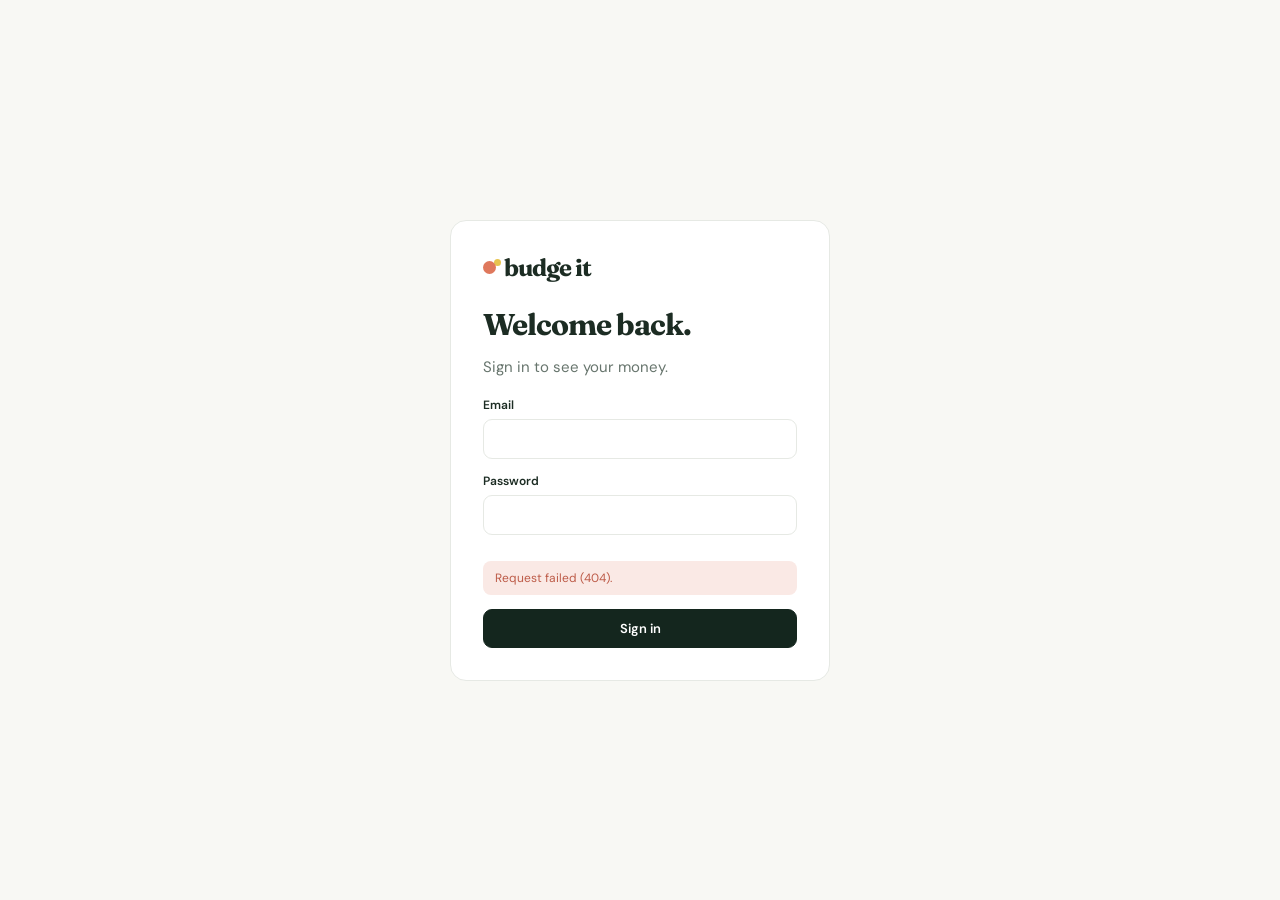
==== commit 5d92b4fa: "feature: sync all button made transparent when no external accts; consolidated buttons for Categorie" ====
--- a/static/index.html
+++ b/static/index.html
@@ -65,9 +65,9 @@
         </section>
 
         <section id="budget" class="view">
-          <header class="page-head budget-head"><div><p class="eyebrow">Your spending plan</p><h1><span data-month-name></span> budget</h1><p class="subhead">Posted spending counts toward what’s left. Pending items are shown separately.</p></div><div class="head-actions"><div class="month-select"><button id="prevMonth" aria-label="Previous month">‹</button><span id="monthLabel"></span><button id="nextMonth" aria-label="Next month">›</button></div><button class="primary-button" id="addBudget">+ Add category</button></div></header>
+          <header class="page-head budget-head"><div><p class="eyebrow">Your spending plan</p><h1><span data-month-name></span> budget</h1><p class="subhead">Posted spending counts toward what’s left. Pending items are shown separately.</p></div><div class="head-actions"><div class="month-select"><button id="prevMonth" aria-label="Previous month">‹</button><span id="monthLabel"></span><button id="nextMonth" aria-label="Next month">›</button></div><button class="primary-button" id="manageCategories">Add / edit categories</button></div></header>
           <div class="budget-summary"><div><span>Total budget</span><strong id="budgetTotal"></strong></div><div><span>Spent so far</span><strong id="budgetSpent"></strong></div><div><span id="budgetRemainingLabel">Remaining</span><strong id="budgetRemaining"></strong></div><div><span>Pending</span><strong id="budgetPending"></strong><small>not included above</small></div></div>
-          <div class="budget-toolbar"><div class="legend"><span><i class="green-dot"></i> On track</span><span><i class="amber-dot"></i> Nearly there</span><span><i class="coral-dot"></i> Over plan</span></div><div class="toolbar-actions"><button class="quiet-button" id="manageCategories">Manage categories</button></div></div>
+          <div class="budget-toolbar"><div class="legend"><span><i class="green-dot"></i> On track</span><span><i class="amber-dot"></i> Almost there</span><span><i class="coral-dot"></i> Budget hit or passed</span></div></div>
           <div id="budgetGroups" class="budget-groups"></div>
         </section>
 
@@ -75,7 +75,7 @@
           <header class="page-head"><div><p class="eyebrow">All activity</p><h1>Transactions</h1><p class="subhead">Correct categories, record cash activity, and keep edge cases out of your budget without losing the record.</p></div><div class="head-actions"><a class="quiet-button" href="/api/export.csv" download>↓ Export CSV</a><button class="primary-button" id="addTransaction">+ Add transaction</button></div></header>
           <div class="budget-explainer"><span>◒</span><p><strong>Budget status:</strong> Included transactions affect category spending. Hidden transactions remain in your activity history and export, but do not count toward the budget.</p></div>
           <div class="transaction-controls"><label class="search-box"><span>⌕</span><input id="transactionSearch" placeholder="Search merchant or category" /></label><select id="categoryFilter" aria-label="Filter by category"><option value="all">All categories</option></select><select id="stateFilter" aria-label="Filter by status"><option value="all">Posted & pending</option><option value="posted">Posted only</option><option value="pending">Pending only</option></select></div>
-          <div class="table-wrap"><table><thead><tr><th>Date</th><th>Merchant</th><th>Category</th><th>Account</th><th>Budget</th><th class="amount-col">Amount</th></tr></thead><tbody id="transactionTable"></tbody></table></div>
+          <div class="table-wrap"><table><thead><tr><th>Date</th><th>Merchant</th><th>Category</th><th>Account</th><th class="amount-col">Amount</th><th class="eye-col"><span class="visually-hidden">Counts toward budget</span></th></tr></thead><tbody id="transactionTable"></tbody></table></div>
           <p class="table-note" id="transactionCount"></p>
         </section>
 
@@ -117,9 +117,7 @@
       </nav>
     </div>
 
-    <dialog id="budgetDialog"><form id="budgetForm"><button class="dialog-close" type="button" data-close aria-label="Close">×</button><p class="eyebrow">Edit monthly limit</p><h2 id="dialogTitle"></h2><label>Budget amount <div class="currency-input"><span>$</span><input id="budgetAmount" inputmode="decimal" type="number" min="0" step="1" required /></div></label><p class="dialog-hint">The limit applies to every month. Spending totals use posted transactions only.</p><div class="dialog-actions"><button class="quiet-button" type="button" data-close>Cancel</button><button class="primary-button" type="submit">Save budget</button></div></form></dialog>
-    <dialog id="categoryDialog"><form id="categoryForm"><button class="dialog-close" type="button" data-close aria-label="Close">×</button><p class="eyebrow">Custom budget category</p><h2>Add category</h2><div class="form-grid"><label>Category name<input id="categoryName" name="name" required maxlength="30" placeholder="e.g. Pet care" /></label><label>Group<input id="categoryGroup" name="group" required maxlength="30" list="categoryGroups" placeholder="e.g. Everyday" /></label><label>Monthly limit<div class="currency-input"><span>$</span><input name="budget" inputmode="decimal" required type="number" min="0" step="1" value="0" /></div></label></div><datalist id="categoryGroups"></datalist><p class="dialog-hint">You can rename, regroup, or delete any category later.</p><div class="dialog-actions"><button class="quiet-button" type="button" data-close>Cancel</button><button class="primary-button" type="submit">Add category</button></div></form></dialog>
-    <dialog id="categoryManagerDialog"><div class="category-manager-form"><button class="dialog-close" type="button" data-close aria-label="Close">×</button><p class="eyebrow">Your budget setup</p><h2>Manage categories</h2><p class="dialog-hint">Rename, move, or change the limit for any category. Deleting a category keeps affected transaction records but marks them Uncategorized.</p><div id="categoryManagerList" class="category-manager-list"></div><div class="dialog-actions"><button class="quiet-button" type="button" data-close>Done</button></div></div></dialog>
+    <dialog id="categoryDialog"><form id="categoryForm"><button class="dialog-close" type="button" data-close aria-label="Close">×</button><p class="eyebrow">Budget categories</p><h2>Categories</h2><div class="form-grid"><label>Category<select id="categoryPicker"></select></label><label>Name<input id="categoryName" name="name" required maxlength="30" placeholder="e.g. Pet care" autocomplete="off" /></label><label>Group<input id="categoryGroup" name="group" required maxlength="30" list="categoryGroups" placeholder="e.g. Everyday" /></label><label>Monthly limit<div class="currency-input"><span>$</span><input id="categoryBudget" name="budget" inputmode="decimal" required type="number" min="0" step="1" value="0" /></div></label></div><datalist id="categoryGroups"></datalist><p class="form-error" id="categoryError" role="alert" hidden></p><p class="dialog-hint" id="categoryHint"></p><div class="dialog-actions"><button class="danger-button" id="deleteCategory" type="button" hidden>Delete</button><span class="spacer"></span><button class="quiet-button" type="button" data-close>Cancel</button><button class="primary-button" id="categorySubmit" type="submit">Add category</button></div></form></dialog>
     <dialog id="manualTransactionDialog"><form id="manualTransactionForm"><button class="dialog-close" type="button" data-close aria-label="Close">×</button><p class="eyebrow">Manual entry</p><h2>Add a transaction</h2><div class="form-grid"><label>Merchant or description<input id="manualMerchant" name="merchant" required maxlength="80" placeholder="e.g. Cash purchase" /></label><label>Date<input id="manualDate" name="date" required type="date" /></label><label>Amount<div class="currency-input"><span>$</span><input id="manualAmount" name="amount" inputmode="decimal" required type="number" min="0.01" step="0.01" /></div></label><label>Type<select name="kind"><option value="expense">Expense</option><option value="income">Income</option></select></label><label>Category<select id="manualCategory" name="category"></select></label><label>Account <input name="account" maxlength="60" placeholder="Manual entry" /></label></div><label>Notes <textarea name="notes" rows="2" maxlength="500" placeholder="Optional"></textarea></label><label class="check-row"><input id="manualBudgetHidden" name="hidden" type="checkbox" /> Keep this transaction out of the budget</label><p class="dialog-hint">Manual entries remain in the transaction history. Expenses affect their category unless you hide them from the budget.</p><div class="dialog-actions"><button class="quiet-button" type="button" data-close>Cancel</button><button class="primary-button" type="submit">Add transaction</button></div></form></dialog>
     <dialog id="setBalanceDialog"><form id="setBalanceForm"><button class="dialog-close" type="button" data-close aria-label="Close">×</button><p class="eyebrow">Accounts</p><h2 id="setBalanceTitle">Set current balance</h2><div class="form-grid"><label>Balance<div class="currency-input"><span>$</span><input name="amount" inputmode="decimal" required type="number" min="0" step="0.01" /></div></label><label>Is this money you have or owe?<select name="owed"><option value="">I have this (positive balance)</option><option value="1">I owe this (credit card debt)</option></select></label><label>Balance as of<input name="as_of" required type="date" /></label></div><p class="dialog-hint">Type what your bank or card app shows for that date. From then on, transactions you import dated after it are added automatically: purchases raise what you owe (or lower your cash), and refunds and payments do the opposite. Net worth follows.</p><div class="dialog-actions"><button class="quiet-button" type="button" data-close>Cancel</button><button class="primary-button" type="submit">Save balance</button></div></form></dialog>
     <dialog id="manualAccountDialog"><form id="manualAccountForm"><button class="dialog-close" type="button" data-close aria-label="Close">×</button><p class="eyebrow">Net worth</p><h2 id="manualAccountTitle">Add an account</h2><div class="form-grid"><label>Account name<input name="name" required maxlength="60" placeholder="e.g. Vanguard 401(k)" /></label><label>Account type<select name="kind"><option value="other">Other (property, vehicle…)</option><option value="depository">Bank account</option><option value="investment">Investment</option><option value="credit">Credit card</option><option value="loan">Loan</option></select></label><label>Label <input name="subtype" maxlength="30" placeholder="e.g. 401(k)" /></label><label>Asset or liability<select name="liability"><option value="">Asset — something I own</option><option value="1">Liability — something I owe</option></select></label><label>Current amount<div class="currency-input"><span>$</span><input name="amount" inputmode="decimal" required type="number" min="0" step="0.01" /></div></label></div><p class="dialog-hint">Enter liabilities as a positive amount; they’re subtracted from your net worth.</p><div class="dialog-actions"><button class="quiet-button" type="button" data-close>Cancel</button><button class="primary-button" type="submit">Save</button></div></form></dialog>
--- a/static/styles.css
+++ b/static/styles.css
@@ -36,3 +36,9 @@
 .note-snippet{color:var(--muted);font-style:italic}.table-note-snippet{display:block;font-weight:400;font-size:11px;max-width:260px;overflow:hidden;text-overflow:ellipsis;white-space:nowrap;margin-left:2px}
 .category-preview{padding:6px 21px 14px 38px;background:#fbfcfa;border-bottom:1px solid #eef0ed}.preview-title{font-size:11px;color:var(--muted);margin:8px 0 2px;font-family:"DM Mono",monospace;text-transform:uppercase;letter-spacing:.05em}.category-preview .transaction-row:last-of-type{border-bottom:0}
 textarea{font:inherit;border:1px solid var(--line);border-radius:9px;padding:9px 12px;width:100%;resize:vertical;margin-top:7px}
+
+.quiet-button[aria-disabled="true"],.primary-button[aria-disabled="true"]{opacity:.4;cursor:not-allowed}.quiet-button[aria-disabled="true"]:hover{background:var(--white);border-color:var(--line)}
+.eye-col{width:44px;text-align:center;padding-left:6px;padding-right:14px}td.eye-col{padding-left:6px;padding-right:14px}
+.eye-toggle{border:0;background:transparent;color:var(--ink);opacity:.4;border-radius:7px;padding:5px 6px;line-height:0}.eye-toggle:hover,.eye-toggle:focus-visible{opacity:.9;background:#f0f4f1}.eye-toggle.is-hidden{opacity:.28}.eye-toggle.is-hidden:hover{opacity:.8}
+.visually-hidden{position:absolute;width:1px;height:1px;overflow:hidden;clip:rect(0 0 0 0);white-space:nowrap}
+.form-error{background:var(--pale-coral);color:var(--coral);border-radius:8px;padding:9px 12px;font-size:12px;margin:12px 0 0}.dialog-actions .spacer{flex:1}
